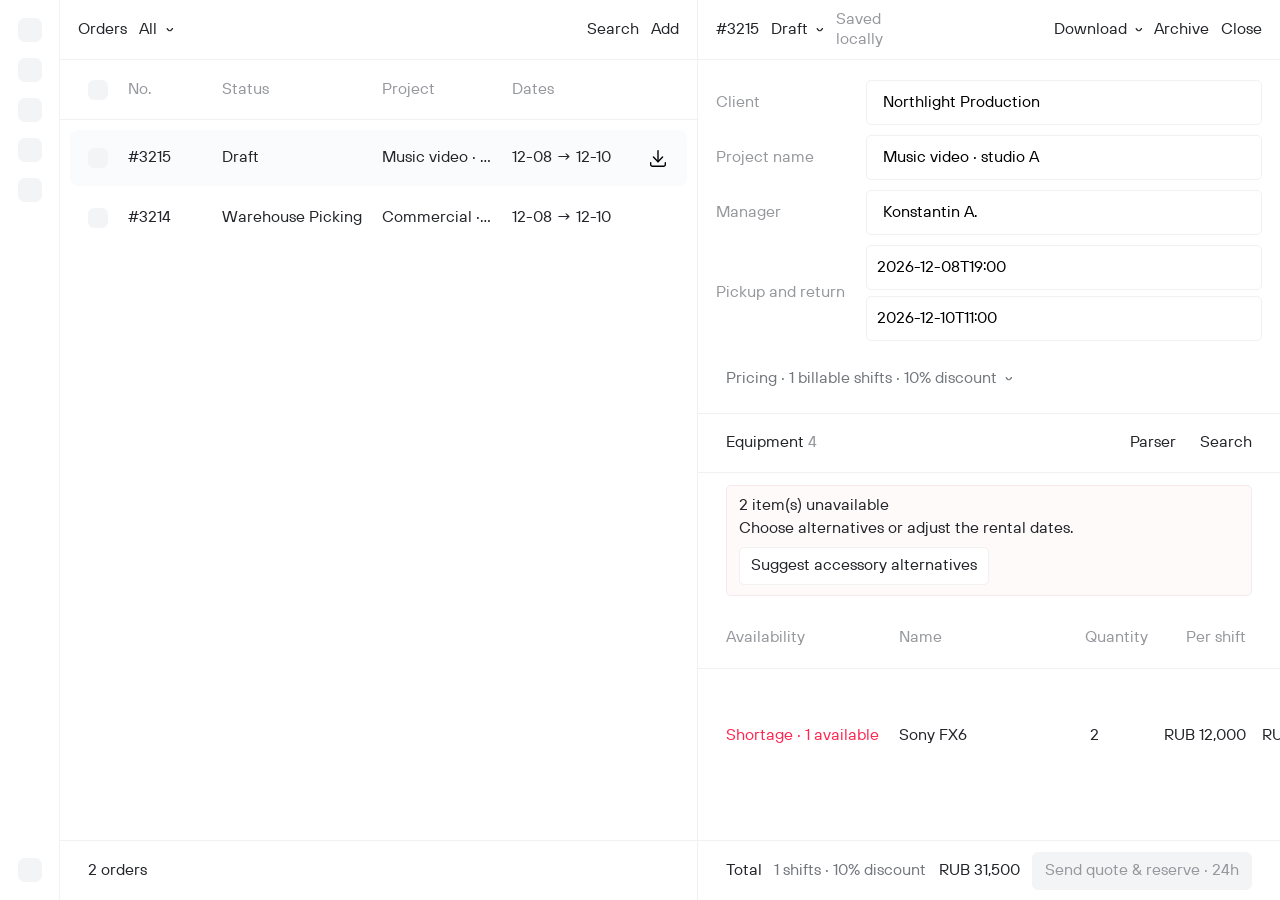
==== desk/index.html @ 1110e290 "Publish static website preview for GitHub Pages" ====
<!doctype html>
<html lang="en">
<head>
  <meta charset="utf-8">
  <meta name="viewport" content="width=device-width, initial-scale=1">
  <meta name="description" content="Film equipment rental workflow prototype">
  <title>Rental desk · ERP prototype</title>
  <link rel="preload" href="assets/fonts/tt-hoves-pro-vf-trial.woff2" as="font" type="font/woff2" crossorigin>
  <link rel="stylesheet" href="styles.css">
  <script type="module" src="app.js"></script>
</head>
<body>
  <dialog id="startup"><p role="alert"></p><button onclick="location.reload()">Reload</button><button id="recover" hidden>Back up original and recover valid orders</button></dialog>
  <div class="shell">
    <nav class="rail" aria-label="Main navigation">
      <button class="rail-mark" data-action="open" aria-label="Orders" title="Orders"></button>
      <span class="rail-mark" aria-hidden="true"></span><span class="rail-mark" aria-hidden="true"></span>
      <span class="rail-mark" aria-hidden="true"></span><span class="rail-mark" aria-hidden="true"></span>
      <button class="rail-mark rail-bottom" data-action="reset" aria-label="Reset demo" title="Reset demo"></button>
    </nav>
    <main class="workspace" id="workspace">
      <section class="registry" id="registry" aria-label="Orders">
        <header>
          <h1>Orders</h1>
          <span class="select-chevron"><select id="status-filter" aria-label="Filter orders"><option>All</option><option>Draft</option><option>Awaiting Payment</option><option>Warehouse Picking</option><option>Archive</option></select></span>
          <button class="push" data-action="search">Search</button><button data-action="create">Add</button>
        </header>
        <div class="search" id="order-search-wrap" hidden><input id="order-search" aria-label="Search orders" placeholder="Search project, client or order number"></div>
        <div class="table-scroll"><table><thead><tr><th class="selection-cell"><input type="checkbox" id="select-orders" aria-label="Select visible orders"></th><th>No.</th><th>Status</th><th>Project</th><th>Manager</th><th class="numeric">Amount</th><th class="rental-dates-heading">Dates</th><th class="expanded-order-column">Return</th><th class="wide-extra">Client</th><th class="wide-extra">Shifts</th><th class="wide-extra">Discount</th><th class="wide-extra">Hold remaining</th><th class="row-actions-heading" aria-label="Download order"></th></tr></thead><tbody id="order-rows"></tbody></table></div>
        <footer><span id="order-count"></span></footer>
      </section>
      <section class="batch-editor" id="batch-editor" aria-label="Batch edit orders" hidden>
        <header><h2 id="batch-title"></h2><button class="push" data-batch="clear">Clear selection</button></header>
        <div class="editor-scroll batch-content">
          <details><summary>Review selected orders</summary><div id="batch-orders"></div></details>
          <label class="batch-enable"><input type="checkbox" id="batch-manager-enabled">Change manager</label>
          <label>Manager<input id="batch-manager" disabled placeholder="Mixed values"></label><small>Leave blank to clear the manager assignment.</small>
          <label class="batch-enable"><input type="checkbox" id="batch-discount-enabled">Change discount</label>
          <label>Discount %<input id="batch-discount" type="number" min="0" max="100" disabled></label>
          <p id="batch-discount-note"></p><button data-batch="drafts" id="batch-drafts">Select drafts only</button>
          <button data-batch="active" id="batch-active" hidden>Remove archived orders from selection</button><h3>Changes preview</h3><div id="batch-preview">Enable a field to preview changes.</div>
          <p id="batch-error" role="alert"></p>
        </div>
        <footer><button data-batch="clear">Cancel</button><button class="primary" id="batch-apply" data-batch="apply" disabled>Apply changes</button></footer>
      </section>
      <section class="editor" id="editor" aria-label="Order editor">
        <header><h2 id="order-number"></h2><span class="select-chevron order-status-control"><select id="order-status" aria-label="Order status"><option>Draft</option><option>Awaiting Payment</option><option>Warehouse Picking</option></select></span><span class="timer" id="timer" aria-label="Reservation time remaining" hidden></span><span class="sync" id="sync" role="status">Loading…</span><button class="push chevron-control" data-action="download">Download<span class="chevron" aria-hidden="true"></span></button><button id="archive-order" data-action="archive-order">Archive</button><button data-action="close-editor">Close</button></header>
        <div class="editor-scroll">
          <p id="overdue" role="status" hidden>Return overdue. Outstanding units remain unavailable until inspected.</p><p class="notice" id="order-note" hidden></p>
          <fieldset class="details" id="order-fields">
            <label>Client<input id="client" data-field="client"></label>
            <label>Project name<input id="project" data-field="project"></label>
            <label>Manager<input id="manager" data-field="manager" placeholder="Assign a manager"></label>
            <label>Pickup and return<span class="date-pair"><input id="pickup" aria-label="Pickup" type="text" readonly data-action="pick-date" data-id="pickup" data-field="pickup" aria-haspopup="dialog"><input id="returns" aria-label="Return" type="text" readonly data-action="pick-date" data-id="returns" data-field="returns" aria-haspopup="dialog"></span></label>
          </fieldset>
          <details class="pricing" id="pricing"><summary id="pricing-description"></summary>
            <fieldset class="pricing-fields" id="pricing-fields">
              <label>Billable shifts<input id="shifts" type="number" min="0" step="0.5" data-field="shiftsOverride" aria-describedby="calculated-shifts"><small id="calculated-shifts"></small></label>
              <label>Security deposit (RUB)<input id="deposit" type="number" min="0" step="1" data-field="deposit"></label><label>Discount %<input id="discount" type="number" min="0" max="100" data-field="discount"></label>
              <label class="full" id="reason-wrap" hidden>Adjustment reason<input id="reason" data-field="overrideReason"><button type="button" data-action="calculated">Use calculated shifts</button><button id="keep-shifts" data-action="keep-shifts" hidden>Keep adjusted shifts for these dates</button></label>
            </fieldset>
          </details>
          <div class="section-heading"><h3>Equipment <span class="muted" id="equipment-count"></span></h3><button id="parser-open" data-action="parser">Parser</button><button id="catalog-open" data-action="catalog">Search</button></div>
          <div class="warning" id="conflicts" hidden><strong id="conflict-count"></strong><p>Choose alternatives or adjust the rental dates.</p><button id="suggest" data-action="suggest">Suggest accessory alternatives</button></div>
          <div class="table-scroll"><table class="equipment"><thead><tr><th>Availability</th><th>Name</th><th>Quantity</th><th class="numeric">Per shift</th><th class="numeric">Total</th><th aria-label="Equipment actions"></th></tr></thead><tbody id="equipment-rows"></tbody></table><p class="empty" id="empty-equipment" hidden>Add equipment to start calculating your quote.</p></div>
          <p class="error" id="validation-error" hidden></p><p class="notice" id="message" role="status" hidden></p>
          <button id="amend" data-action="amend" hidden>Amend booking</button><button id="view-quote" data-action="view-quote" hidden>View issued quote</button>
          <button id="retry-save" data-action="retry" hidden>Retry save</button><div class="workflow" id="workflow" hidden></div><details id="history" hidden><summary>Order history</summary><div id="events"></div></details>
        </div>
        <footer class="summary"><span>Total</span><button class="pricing-toggle" id="pricing-toggle" data-action="pricing"></button><strong id="total"></strong><button class="primary" id="reserve" data-action="reserve">Send quote &amp; reserve · 24h</button></footer>
      </section>
    </main>
  </div>
  <dialog id="amend-dialog" class="dialog" aria-labelledby="amend-title"><header><h2 id="amend-title">Amend booking</h2><button data-action="close-dialog">Cancel</button></header>
    <label>Pickup <input id="amend-pickup" readonly data-action="pick-date" data-id="pickup"></label>
    <label>Return <input id="amend-returns" readonly data-action="pick-date" data-id="returns"></label>
    <div id="amend-equipment"></div><label>Discount %<input id="amend-discount" type="number" min="0" max="100"></label>
    <label>Deposit (RUB)<input id="amend-deposit" type="number" min="0"></label>
    <label>Adjusted shifts (blank for calculated)<input id="amend-shifts" type="number" min="0" step="0.5"></label>
    <label>Adjustment reason<input id="amend-reason"></label><p id="amend-error" role="alert"></p><button data-action="amend-apply">Review and confirm</button></dialog>
  <dialog id="quote-dialog" class="dialog"><header><h2>Issued quote</h2><button data-action="close-dialog">Close</button></header><label>Quote version <select id="quote-version"></select></label><pre id="quote-body"></pre><a id="client-quote" target="_blank" rel="noopener" hidden>Open client copy</a><button data-action="print-quote">Print quote</button><button data-action="approve-quote" id="approve-quote">Simulate client approval</button></dialog>
  <dialog id="catalog-dialog" class="dialog"><header><h2>Equipment catalog</h2><button data-action="close-dialog">Close</button></header><input id="catalog-search" aria-label="Search equipment" placeholder="Search equipment"><div id="catalog-items"></div></dialog>
  <dialog id="parser-dialog" class="dialog"><header><h2>Parse equipment request</h2><button data-action="close-dialog">Close</button></header><p>Enter one item per line. Add a quantity such as “2 x Sony FX6”. Review the matches before adding.</p><textarea id="request" aria-label="Equipment request" rows="5" placeholder="Sony FX6&#10;V-mount battery 130Wh"></textarea><div id="parse-preview"></div><button data-action="parse">Confirm and add recognized items</button></dialog>
  <dialog id="calendar" class="calendar-overlay" aria-labelledby="calendar-title"><section class="dialog calendar-popover" aria-label="Equipment availability"><header><h2 id="calendar-title"></h2><button data-action="close-calendar">Close</button></header><div class="month-heading"><strong id="calendar-month"></strong><span class="month-actions"><button data-action="previous-month" aria-label="Previous month"><span class="chevron chevron-left" aria-hidden="true"></span></button><button data-action="next-month" aria-label="Next month"><span class="chevron chevron-right" aria-hidden="true"></span></button></span></div><div class="calendar-grid" id="calendar-days"></div><small class="calendar-legend">Choose a date to inspect available and requested quantities.</small><p id="day-summary" role="status"></p><p id="calendar-summary"></p><div id="calendar-bookings"></div></section></dialog>
  <dialog id="date-dialog" class="dialog" aria-labelledby="date-picker-title">
    <header><h2 id="date-picker-title">Select date and time</h2><button data-action="close-dialog">Close</button></header>
    <div class="month-heading"><strong id="date-month"></strong><span class="month-actions"><button data-action="date-prev" aria-label="Previous month"><span class="chevron chevron-left" aria-hidden="true"></span></button><button data-action="date-next" aria-label="Next month"><span class="chevron chevron-right" aria-hidden="true"></span></button></span></div>
    <div id="date-days" class="date-picker-grid"></div>
    <div class="date-picker-footer"><label>Hour <input id="date-hour" type="number" min="0" max="23" step="1" value="18"></label><label>Minute <input id="date-minute" type="number" min="0" max="59" step="1" value="0"></label><button class="primary" data-action="date-apply">Apply</button></div>
    <p id="date-error" class="error" role="alert" hidden></p>
  </dialog>
</body>
</html>
---- desk/styles.css ----
/* Supplied TT Hoves Pro variable webfont. */
@font-face {
  font-family: "TT Hoves";
  src: url("assets/fonts/tt-hoves-pro-vf-trial.woff2") format("woff2");
  font-style: normal;
  font-weight: 100 900;
  font-display: swap;
}
/* One interface size;
hierarchy uses spacing, color, and weight. */
:root {
  --font-size-ui: 16px;
  --font-weight-ui: 430;
  --line-height-ui: 20px;
  --accent: #263c4b;
  --border: #f0f1f3;
  --muted: #96989d;
  --ink: #24262b;
  --surface: #f5f6f7;
}
* {
  font-size: inherit;
  font-weight: var(--font-weight-ui);
  line-height: var(--line-height-ui);
}
body {
  font-size: var(--font-size-ui);
}

*{
  box-sizing:border-box}
body{
  margin:0;
  font-family:"TT Hoves",Arial,sans-serif;
  color:var(--ink);
  background:white}
button,input,select,textarea{
  font:inherit}
button,select{
  cursor:pointer}
button{
  padding:8px 11px;
  border:1px solid var(--border);
  border-radius:5px;
  background:white;
  color:inherit}
button:hover{
  background:var(--surface)}
button:disabled{
  opacity:.45;
  cursor:not-allowed}
input,select,textarea{
  border:1px solid var(--border);
  border-radius:5px;
  padding:9px;
  background:white;
  color:inherit;
  min-width:0}
input[type="checkbox"]:focus-visible,button:focus-visible,select:focus{
  outline:2px solid #738e9f;
  outline-offset:2px}
h1,h2,h3,p{
  margin:0}

small{
  display:block;
  color:var(--muted);}
strong{
  display:block;}
.shell{
  height:100dvh;
  display:flex;
  }
.rail{
  width:60px;
  flex-shrink:0;
  border-right:1px solid var(--border);
  display:flex;
  align-items:center;
  flex-direction:column;
  }

.rail-label{
  margin-top:auto;
  color:var(--muted);
}
.workspace{
  display:grid;
  width:100%;
  min-width:0}
.registry,.editor{
  display:flex;
  flex-direction:column;
  min-width:0;
  min-height:0}
.registry{
  border-right:1px solid var(--border)}
header{
  min-height:64px;
  border-bottom:1px solid var(--border);
  display:flex;
  align-items:center;
  gap:12px;
  padding:12px 24px;
  flex-wrap:wrap}
header select{
  border:0}
.push{
  margin-left:auto}
.search{
  padding:18px 24px}
.search input{
  width:100%}
.table-scroll{
  overflow:auto}
table{
  border-collapse:collapse;
  width:100%;
  text-align:left}
th{
  color:var(--muted);
  }
th,td{
  padding:15px 14px;
  border-bottom:1px solid var(--border);
  vertical-align:top}
th:first-child,td:first-child{
  padding-left:24px}
.numeric{
  text-align:right;
  white-space:nowrap}
.selected{
  background:#f0f4f6}
.link{
  border:0;
  background:none;
  padding:0;
  }
.badge{

  border-radius:4px;
  white-space:nowrap;
  display:inline-block;
  margin-bottom:5px}
.sync{
  color:var(--muted);
  }
.timer{
  font-variant-numeric:tabular-nums;
}
.editor-scroll{
  overflow:auto;
  flex:1}
.notice{
  background:#f4f6f7;
  color:#52616b;
  padding:12px 24px;}
.details{
  margin:0;
  border:0;
  grid-template-columns:1fr 1fr;
  }
.details label{
  flex-direction:column;
  color:var(--muted);
}
.details input{
  width:100%;
}
.full{
  grid-column:1/-1}
.section-heading{
  display:flex;
  align-items:center;

  border-top:1px solid var(--border);
  border-bottom:1px solid var(--border)}
.section-heading h3{
  margin-right:auto}
.muted{
  color:var(--muted)}
.actions{
  display:flex;
  flex-wrap:wrap}
.actions button,.actions select{
  padding:6px;
  max-width:150px}
.conflict td:first-child small:first-child{
  color:#a82e35}
.warning{

  border:1px solid #ecd5cb;
  border-radius:5px}
.error{
  color:#a82e35;
  padding:16px 24px}
.empty{
  padding:36px 24px;
  color:var(--muted)}
footer{
  display:flex;
  align-items:center;
  justify-content:space-between;
  border-top:1px solid var(--border);
  margin-top:auto;
}
.summary{
  background:white;
  min-height:86px}
.primary{
  background:var(--accent);
  color:white;
  border-color:var(--accent)}
.primary:hover{
  background:#385464}
.workflow{
  padding:24px;
  display:flex;
  gap:10px;
  flex-wrap:wrap}
.workflow h3{
  width:100%}
.dialog{
  background:white;
  border-radius:8px;
  width:640px;
  max-height:85vh;
  overflow:auto;
  box-shadow:0 20px 80px #0002;
  padding:0 24px 24px}
.dialog header{
  padding-left:0;
  padding-right:0;
  margin-bottom:20px;
  justify-content:space-between}
.dialog>input,.dialog textarea{
  width:100%;
  margin-bottom:16px}
.dialog p{
  margin-bottom:16px}
.catalog-row{
  padding:14px 0;
  border-bottom:1px solid var(--border);
  display:flex;
  justify-content:space-between;
  align-items:center;
  gap:12px}
@media(max-width:1050px){
  .workspace{
    grid-template-columns:310px minmax(490px,1fr)}
  .rail{
    width:45px}
  header{
    padding:12px 16px}
  .registry td,.registry th{
    padding:12px 8px}
  .registry td:nth-child(3),.registry th:nth-child(3){
    display:none}
}
@media(max-width:760px){
  .shell{
    height:auto;
    min-height:100dvh}
  .workspace{
    display:flex;
    flex-direction:column}
  .rail{
    display:none}
  .registry{
    max-height:300px;
    border-bottom:2px solid var(--border)}
  .registry .table-scroll{
    max-height:170px}
  .editor-scroll{
    overflow:visible}
  .details{
    padding:18px;
    gap:12px}
  .section-heading{
    padding:18px}
  .summary{
    position:sticky;
    bottom:0}
  .summary .primary{
    max-width:180px}
  .sync{
    margin-left:0}
}

/* Native HTML visibility must win over flex/grid layout declarations. */
[hidden] {
  display: none !important;
}
dialog.dialog {
  border: 1px solid var(--border);
  color: var(--ink);
}
dialog.dialog::backdrop {
  background: #18212b66;
}
/* Sketch alignment: 60px rail, 972px registry, 888px editor at 1920px. */
.shell {
  padding-bottom: 0;
}
.rail {
  padding: 18px;
  gap: 16px;
}
.rail .rail-mark {
  display: block;
  width: 24px;
  height: 24px;
  min-height: 24px;
  padding: 0;
  border: 0;
  border-radius: 7px;
  background: #f3f4f6;
}
.rail .rail-bottom {
  margin-top: auto;
}
.workspace {
  grid-template-columns: minmax(0, 972fr) minmax(0, 888fr);
}
.workspace.panel-closed {
  grid-template-columns: 1fr;
}
.editor[hidden] {
  display: none;
}
.workspace header {
  height: 60px;
  min-height: 60px;
  padding: 0 28px;
  gap: 20px;
  flex-wrap: nowrap;
}

.workspace header button, .section-heading button, .actions button,
.actions select, .availability, .pricing-toggle {
  border: 0;
  background: transparent;
  border-radius: 3px;
  padding: 5px 0;
}
.workspace header button:hover, .section-heading button:hover, .actions button:hover {
  background: var(--surface);
}
.registry header select {
  padding: 5px 0;
}
.registry .search {
  border-bottom: 1px solid var(--border);
}
.registry > .table-scroll {
  flex: 1;
}
th {
  background: white;
}
th, td {
  padding: 10px 10px;
  vertical-align: middle;
}
th:first-child, td:first-child {
  padding-left: 28px;
}
th:last-child, td:last-child {
  padding-right: 28px;
}
thead {
  height: 60px;
}
tbody tr {
  height: 40px;
}
tbody td {
  border-bottom: 0;
}
.registry .selected {
  background: #fafbfc;
}
.badge {
  background: transparent;
  padding: 0;
  margin: 0;
}
.link {
  color: inherit;
  text-decoration: none;
}
.registry [data-action="select"]:hover {
  background: transparent;
}
.project-name {
  display: block;
  max-width: 190px;
  overflow: hidden;
  text-overflow: ellipsis;
  white-space: nowrap;
}
.date-cell {
  white-space: nowrap;
}
.sync {
  margin-left: 0;
  white-space: nowrap;
}
.timer {
  white-space: nowrap;
}
.details {
  padding: 20px 28px;
  display: flex;
  flex-direction: column;
  gap: 10px;
}
.details label {
  display: grid;
  grid-template-columns: minmax(150px, 1fr) minmax(0, 2fr);
  align-items: center;
  gap: 18px;
}
.details input {
  height: 45px;
  padding: 12px 16px;
}
.date-pair {
  display: flex;
  gap: 6px;
  min-width: 0;
}
.date-pair input {
  width: 50%;
  padding: 10px;
}
.pricing {
  margin: 0 28px;
  color: #73777e;
}
.pricing summary {
  padding: 8px 0;
  cursor: pointer;
}
.pricing-fields {
  border: 0;
  padding: 12px 0;
  display: grid;
  gap: 14px;
}
.pricing-fields label {
  display: flex;
  flex-direction: column;
  gap: 6px;
}
.section-heading {
  height: 60px;
  padding: 0 28px;
  gap: 24px;
}
.equipment th, .equipment td {
  padding: 10px 8px;
}
.equipment th:first-child, .equipment td:first-child {
  padding-left: 28px;
}
.equipment th:last-child, .equipment td:last-child {
  padding-right: 28px;
}
.equipment-name {
  display: block;
  min-width: 90px;
  max-width: 170px;
}
.equipment input {
  width: 50px;
  padding: 4px;
  border-color: transparent;
}
.equipment input:hover, .equipment input:focus {
  border-color: var(--border);
}
.availability {
  white-space: nowrap;
  text-align: left;
}
.conflict {
  background: transparent;
}
.conflict .availability {
  color: #ff2852;
}
.pending {
  background: #fffbed;
}
.actions {
  gap: 12px;
  align-items: center;
}
.actions select {
  max-width: 108px;
}
.warning {
  background: #fffafa;
  border-color: #f6e8eb;
  margin: 12px 28px;
  padding: 10px 12px;
}
.warning p {
  margin: 3px 0 8px;
}
footer {
  min-height: 60px;
  padding: 14px 28px;
}
.summary {
  flex-wrap: wrap;
  gap: 12px;
}
.summary strong {
  margin-left: auto;
}
.pricing-toggle {
  margin-left: auto;
  color: #73777e;
}
.calendar-overlay {
  position: fixed;
  right: 28px;
  bottom: 105px;
  z-index: 12;
  width: 330px;
}
.calendar-popover {
  width: 100%;
  max-height: 65vh;
  padding: 0 16px 16px;
  border: 1px solid var(--border);
  box-shadow: 0 4px 20px #17212b12;
}
.calendar-popover header {
  min-height: 42px;
  margin-bottom: 8px;
  gap: 8px;
}
.calendar-popover header button {
  border: 0;
}
.month-heading {
  display: flex;
  align-items: center;
  justify-content: space-between;
}
.month-heading button {
  padding: 3px 9px;
  border: 0;
}
.calendar-grid {
  display: grid;
  grid-template-columns: repeat(7, 1fr);
  text-align: center;
  gap: 4px;
  padding: 12px 0;
}
.calendar-grid span {
  padding: 8px 0;
}
.calendar-grid .weekday {
  color: var(--muted);
}
.calendar-grid .day-shortage {
  color: #ff2852;
}
.calendar-legend {
  margin-bottom: 12px;
}
@media (max-width: 1400px) and (min-width: 761px) {
  .workspace {
    grid-template-columns: minmax(360px, 1fr) minmax(550px, 1fr);
  }
  .workspace header {
    padding: 0 18px;
    gap: 12px;
  }
  .sync {
    max-width: 60px;
    white-space: normal;
  }
  .registry td, .registry th {
    padding: 10px 7px;
  }
  .registry .project-name {
    max-width: 130px;
  }
  .registry td:nth-child(4), .registry th:nth-child(4) {
    display: none;
  }
  .registry td:nth-child(3), .registry th:nth-child(3) {
    display: table-cell;
  }
  .details {
    padding: 20px 18px;
  }
  .details label {
    grid-template-columns: 140px minmax(0,1fr);
    gap: 10px;
  }
  .date-pair {
    flex-direction: column;
  }
  .date-pair input {
    width: 100%;
  }
}
@media (max-width: 760px) {
  .shell {
    padding-bottom: 0;
  }
  .workspace {
    display: flex;
  }
  .workspace header {
    padding: 0 16px;
    gap: 10px;
  }
  .registry {
    max-height: 300px;
  }
  .details {
    padding: 18px 16px;
  }
  .details label {
    grid-template-columns: 110px minmax(0,1fr);
    gap: 10px;
  }
  .date-pair {
    flex-direction: column;
  }
  .date-pair input {
    width: 100%;
  }
  .summary {
    bottom: 0;
  }
  .summary .primary {
    max-width: none;
  }
  .registry td:nth-child(4), .registry th:nth-child(4) {
    display: none;
  }
  .registry td:nth-child(3), .registry th:nth-child(3) {
    display: table-cell;
  }
  .workspace.panel-closed .registry {
    max-height: none;
  }
}
.date-picker-grid {
  display: grid;
  grid-template-columns: repeat(7, minmax(0, 1fr));
  gap: 6px;
  text-align: center;
  margin: 16px 0;
}
.date-picker-grid button {
  padding: 8px 4px;
}
.date-picker-grid .chosen {
  background: var(--accent);
  color: white;
}
.date-picker-grid .weekday {
  color: var(--muted);
  padding: 8px 0;
}
.date-picker-footer {
  display: flex;
  align-items: center;
  gap: 12px;
  flex-wrap: wrap;
  margin-top: 16px;
}
.date-picker-footer input {
  width: 70px;
}
.date-picker-footer .primary {
  margin-left: auto;
}
.date-pair input[readonly] {
  cursor: pointer;
}
/* One chevron asset, always trailing its control label. */
.chevron {
  display: inline-block;
  width: 16px;
  height: 16px;
  flex: 0 0 16px;
  background: currentColor;
  mask: url("assets/icons/chevron.svg") center / 16px 16px no-repeat;
}
.chevron-control {
  display: inline-flex;
  align-items: center;
  gap: 8px;
}
.month-actions {
  display: inline-flex;
  align-items: center;
  gap: 8px;
}
.month-actions button {
  display: inline-flex;
  align-items: center;
  justify-content: center;
  min-width: 32px;
  min-height: 32px;
}
select, .registry header select, .actions select {
  appearance: none;
  background-image: url("assets/icons/chevron.svg");
  background-repeat: no-repeat;
  background-size: 16px 16px;
  background-position: right 4px center;
  padding-right: 28px;
}
.registry header select {
  width: auto;
  max-width: 230px;
}
.pricing summary {
  display: flex;
  align-items: center;
  justify-content: flex-start;
  list-style: none;
}
.pricing summary::-webkit-details-marker {
  display: none;
}
.pricing summary::after {
  content: "";

  flex: 0 0 16px;
  background: currentColor;
}
/* Fit the filter to its selected label, not its longest option. */
.registry header #status-filter {
  flex: 0 0 auto;
  max-width: none;
  padding-left: 0;
  padding-right: 28px;
}
/* Match both bottom bars to the 60px workspace headers. */
.workspace > .registry > footer,
.workspace > .editor > footer.summary {
  height: 60px;
  min-height: 60px;
  flex: 0 0 60px;
  margin-top: auto;
  padding-top: 0;
  padding-bottom: 0;
  flex-wrap: nowrap;
}
@media (max-width: 760px) {
  .workspace > .editor > footer.summary {
    height: auto;
    min-height: 60px;
    flex-basis: auto;
    flex-wrap: wrap;
    padding-top: 10px;
    padding-bottom: 10px;
  }
}
/* Original Figma vector 112:34;
export includes the stroke bounds. */
.chevron, .pricing summary::after, .select-chevron::after {
  width: 7.3px;
  height: 3.67868px;
  flex: 0 0 7.3px;
  mask: url("assets/icons/chevron.svg") center / 7.3px 3.67868px no-repeat;
  transform: rotate(180deg);
}
.chevron-left {
  transform: rotate(-90deg);
}
.chevron-right {
  transform: rotate(90deg);
}
.chevron-control .chevron {
  margin-left: auto;
}
.select-chevron {
  position: relative;
  display: inline-flex;
  align-items: center;
  min-width: 0;
}
.select-chevron::after {
  content: "";
  position: absolute;
  right: 0;
  top: calc(50% - 1.83934px);
  background: currentColor;
  pointer-events: none;
}
select, .registry header select, .actions select,
.registry header #status-filter {
  background-image: none;
  padding-right: 15.3px;
}
/* Resizable desktop split;
the registry adapts to its own width. */
.registry {
  position: relative;
  container-type: inline-size;
  container-name: orders;
}
@media (min-width: 971px) {
  .workspace {
    grid-template-columns: minmax(0, 972fr) minmax(0, 888fr);
  }
  .workspace.panel-closed {
    grid-template-columns: minmax(0, 1fr);
  }
}
@media (max-width: 970px) {
  .shell {
    height: auto;
    min-height: 100dvh;
  }
  .workspace {
    display: flex;
    flex-direction: column;
  }
  .registry {
    max-height: 300px;
    border-bottom: 1px solid var(--border);
  }
  .registry > .table-scroll {
    max-height: 180px;
  }
  .registry > header, .registry > footer {
    flex-shrink: 0;
  }
  .editor-scroll {
    overflow: visible;
  }
  .workspace.panel-closed .registry {
    max-height: none;
  }
  .workspace.panel-closed .registry > .table-scroll {
    max-height: none;
  }
}
/* Align pricing controls;
helper text follows its input. */
.pricing-fields {
  margin: 0;
  min-inline-size: 0;
  grid-template-columns: repeat(2, minmax(0, 1fr));
  align-items: start;
}
.pricing-fields label {
  min-width: 0;
}
.pricing-fields input {
  width: 100%;
  height: 45px;
  padding: 12px 16px;
}
/* Order selection and explicit batch editing. */
.selection-cell {
  width: 48px;
}
input[type="checkbox"] {
  appearance: none;
  width: 20px;
  height: 20px;
  padding: 0;
  margin: 0;
  border: 0;
  border-radius: 6px;
  background: #f3f4f6;
  cursor: pointer;
  vertical-align: middle;
  flex-shrink: 0;
}
input[type="checkbox"]:checked {
  background: radial-gradient(circle, #287bb5 0 4px, #f3f4f6 4.5px);
}
.registry .batch-selected input[type="checkbox"]:checked {
  background: radial-gradient(circle, #287bb5 0 4px, white 4.5px);
}
input[type="checkbox"]:indeterminate {
  background: linear-gradient(#287bb5,#287bb5) center / 10px 2px no-repeat #f3f4f6;
}
input[type="checkbox"]:disabled {
  opacity: .45;
  cursor: not-allowed;
}
input[type="checkbox"]:focus:not(:focus-visible) {
  outline: none;
}
.batch-content summary {
  display: flex;
  align-items: center;
  gap: 8px;
  width: fit-content;
  list-style: none;
  cursor: pointer;
}
.batch-content summary::-webkit-details-marker { display: none; }
.batch-content summary::after {
  content: '';
  width: 7.3px;
  height: 3.67868px;
  flex-shrink: 0;
  background: currentColor;
  mask: url("assets/icons/chevron.svg") center / contain no-repeat;
  transform: rotate(180deg);
}
.batch-content details[open] > summary::after { transform: none; }
.registry .batch-selected {
  background: #f3f4f6;
}
.registry .batch-selected td:first-child {
  border-radius: 8px 0 0 8px;
}
.registry .batch-selected td:last-child {
  border-radius: 0 8px 8px 0;
}
.batch-editor {
  display: flex;
  flex-direction: column;
  min-width: 0;
  min-height: 0;
}
.batch-editor > footer {
  height: 60px;
  flex: 0 0 60px;
}
.batch-content {
  padding: 24px 28px;
  display: flex;
  flex-direction: column;
  gap: 16px;
}
.batch-content label {
  display: flex;
  flex-direction: column;
  gap: 8px;
}
.batch-content .batch-enable {
  flex-direction: row;
  align-items: center;
}
#batch-preview p, #batch-orders p {
  padding: 8px 0;
  border-bottom: 1px solid var(--border);
}
#batch-error {
  color: #a82e35;
}
.registry th:nth-child(n), .registry td:nth-child(n) {
  display: table-cell;
}
@container orders (max-width: 849px) {
  .registry th:nth-child(5), .registry td:nth-child(5) {
    display: none;
  }
}
@container orders (max-width: 719px) {
  .registry th:nth-child(6), .registry td:nth-child(6) {
    display: none;
  }
}
@container orders (max-width: 589px) {
  .registry th:nth-child(7), .registry td:nth-child(7) {
    display: none;
  }
}
@container orders (max-width: 479px) {
  .registry th:nth-child(3), .registry td:nth-child(3) {
    display: none;
  }
  .registry th:first-child, .registry td:first-child {
    width: 48px;
    padding-left: 16px;
    padding-right: 12px;
  }
  .registry th:nth-child(2), .registry td:nth-child(2) {
    width: 82px;
  }
}
/* Summary: label and pricing adjustments grouped at the leading edge. */
.summary .pricing-toggle {
  margin-left: 0;
  text-align: left;
}
.summary .primary, #batch-apply {
  background: #f3f4f6;
  border-color: #f3f4f6;
  color: var(--ink);
  padding: 8px 12px;
  border-radius: 6px;
}
.summary .primary:hover:not(:disabled), #batch-apply:hover:not(:disabled) {
  background: #e5e7eb;
  border-color: #e5e7eb;
}
.summary .primary:disabled, #batch-apply:disabled {
  opacity: 1;
  color: var(--muted);
  cursor: not-allowed;
}
/* Header status and reservation countdown follow the design's reading order. */
.order-status-control {
  flex: 0 0 auto;
}
.workspace header #order-status {
  border: 0;
  padding: 5px 15.3px 5px 0;
  background-color: transparent;
  background-image: none;
  appearance: none;
  max-width: none;
  flex: 0 0 auto;
}
.editor header .timer {
  flex-shrink: 0;
}
/* Entered order data stays distinct from muted labels and placeholders. */
.details input {
  color: #000;
  -webkit-text-fill-color: #000;
}
.details input::placeholder {
  color: var(--muted);
  -webkit-text-fill-color: var(--muted);
  opacity: 1;
}
.registry [data-order-row] {
  cursor: pointer;
}
/* Scroll only the table body: the header occupies a separate fixed row. */
.registry > .table-scroll {
  display: flex;
  flex-direction: column;
  overflow: hidden;
  min-height: 0;
}
.registry > .table-scroll > table {
  display: flex;
  flex-direction: column;
  flex: 1;
  min-height: 0;
}
.registry thead {
  display: table;
  table-layout: fixed;
  flex: 0 0 60px;
}
.registry #order-rows {
  display: block;
  flex: 1;
  min-height: 0;
  overflow: auto;
}
.registry #order-rows tr {
  display: table;
  table-layout: fixed;
  width: 100%;
}
.registry th:first-child, .registry td:first-child {
  width: 48px;
}
.registry th, .registry td {
  overflow-wrap: anywhere;
}
.registry .project-name {
  max-width: 100%;
}
.registry .date-cell {
  white-space: normal;
}
/* Full-width header divider and unbroken order identifiers. */
.registry > .table-scroll {
  position: relative;
}
.registry thead {
  position: relative;
}
.registry thead::after {
  content: '';
  position: absolute;

  bottom: 0;
  height: 1px;
  background: var(--border);
}
.registry th:nth-child(2), .registry td:nth-child(2) {
  width: 94px;
  white-space: nowrap;
  overflow-wrap: normal;
}
.registry #order-rows {
  scrollbar-width: none;
  scrollbar-gutter: auto;
  padding-right: 6px;
}
.registry #order-rows::-webkit-scrollbar {
  display: none;
  width: 0;
}
.registry-scroll-track {
  position: absolute;
  top: 60px;
  bottom: 0;
  right: 0;
  width: 6px;
  opacity: 0;
  transition: opacity 100ms;
}
.registry > .table-scroll:hover .registry-scroll-track,
.registry > .table-scroll:focus-within .registry-scroll-track,
.registry-scroll-track.dragging {
  opacity: 1;
}
.registry-scroll-thumb {
  position: absolute;
  top: 0;
  right: 0;
  width: 6px;
  height: 144px;
  border-radius: 100px 0 0 100px;
  background: #f3f4f6;
  touch-action: none;
  cursor: grab;
}
.registry-scroll-thumb:hover {
  background: #e5e7eb;
}
.registry-scroll-thumb:active {
  cursor: grabbing;
  background: #d5d8de;
}
.registry-scroll-thumb:focus-visible {
  outline: 2px solid #738e9f;
  outline-offset: -2px;
}
@media (hover: none) {
  .registry-scroll-track {
    opacity: 1;
  }
}
/* The closed-editor view uses available width for useful order details. */
.registry th.expanded-order-column, .registry td.expanded-order-column,
.expanded-dates {
  display: none;
}
@container orders (min-width: 1100px) {
  .panel-closed .registry th.expanded-order-column,
  .panel-closed .registry td.expanded-order-column {
    display: table-cell;
  }
  .panel-closed .compact-dates {
    display: none;
  }
  .panel-closed .expanded-dates, .panel-closed .expanded-dates > span {
    display: block;
    white-space: nowrap;
  }
  .panel-closed .registry th:nth-child(7), .panel-closed .registry td:nth-child(7) {
    width: 230px;
  }
  .panel-closed .registry th:nth-child(8), .panel-closed .registry td:nth-child(8) {
    width: 230px;
    white-space: nowrap;
  }
  .panel-closed .registry .project-name {
    white-space: normal;
    overflow: visible;
  }
  .panel-closed .registry td {
    padding-top: 14px;
    padding-bottom: 14px;
  }
}
/* Reveal extra data progressively when the full-width registry has room. */
.registry th.wide-extra, .registry td.wide-extra {
  display: none;
}
@container orders (min-width: 1450px) {
  .panel-closed .registry th:nth-child(9), .panel-closed .registry td:nth-child(9),
  .panel-closed .registry th:nth-child(10), .panel-closed .registry td:nth-child(10) {
    display: table-cell;
  }
}
@container orders (min-width: 1700px) {
  .panel-closed .registry th:nth-child(11), .panel-closed .registry td:nth-child(11),
  .panel-closed .registry th:nth-child(12), .panel-closed .registry td:nth-child(12) {
    display: table-cell;
    width: 100px;
  }
  .panel-closed [data-registry-hold] {
    white-space: nowrap;
    font-variant-numeric: tabular-nums;
  }
}
/* Balanced wide-table proportions shared by headings and data rows. */
@container orders (min-width: 1100px) {
  .panel-closed .registry th:nth-child(1), .panel-closed .registry td:nth-child(1) {
    width: 4%;
  }
  .panel-closed .registry th:nth-child(2), .panel-closed .registry td:nth-child(2) {
    width: 8%;
  }
  .panel-closed .registry th:nth-child(3), .panel-closed .registry td:nth-child(3) {
    width: 15%;
  }
  .panel-closed .registry th:nth-child(4), .panel-closed .registry td:nth-child(4) {
    width: 19%;
  }
  .panel-closed .registry th:nth-child(5), .panel-closed .registry td:nth-child(5) {
    width: 12%;
  }
  .panel-closed .registry th:nth-child(6), .panel-closed .registry td:nth-child(6) {
    width: 10%;
  }
  .panel-closed .registry th:nth-child(7), .panel-closed .registry td:nth-child(7),
  .panel-closed .registry th:nth-child(8), .panel-closed .registry td:nth-child(8) {
    width: 16%;
    white-space: nowrap;
  }
}
@container orders (min-width: 1450px) {
  .panel-closed .registry th:nth-child(1), .panel-closed .registry td:nth-child(1) {
    width: 3%;
  }
  .panel-closed .registry th:nth-child(2), .panel-closed .registry td:nth-child(2) {
    width: 7%;
  }
  .panel-closed .registry th:nth-child(3), .panel-closed .registry td:nth-child(3) {
    width: 13%;
  }
  .panel-closed .registry th:nth-child(4), .panel-closed .registry td:nth-child(4) {
    width: 15%;
  }
  .panel-closed .registry th:nth-child(5), .panel-closed .registry td:nth-child(5) {
    width: 10%;
  }
  .panel-closed .registry th:nth-child(6), .panel-closed .registry td:nth-child(6) {
    width: 9%;
  }
  .panel-closed .registry th:nth-child(7), .panel-closed .registry td:nth-child(7),
  .panel-closed .registry th:nth-child(8), .panel-closed .registry td:nth-child(8) {
    width: 12%;
  }
  .panel-closed .registry th:nth-child(9), .panel-closed .registry td:nth-child(9) {
    width: 13%;
  }
  .panel-closed .registry th:nth-child(10), .panel-closed .registry td:nth-child(10) {
    width: 6%;
  }
}
@container orders (min-width: 1700px) {
  .panel-closed .registry th:nth-child(2), .panel-closed .registry td:nth-child(2) {
    width: 6%;
  }
  .panel-closed .registry th:nth-child(3), .panel-closed .registry td:nth-child(3) {
    width: 10%;
  }
  .panel-closed .registry th:nth-child(4), .panel-closed .registry td:nth-child(4) {
    width: 12%;
  }
  .panel-closed .registry th:nth-child(5), .panel-closed .registry td:nth-child(5) {
    width: 8%;
  }
  .panel-closed .registry th:nth-child(6), .panel-closed .registry td:nth-child(6) {
    width: 8%;
  }
  .panel-closed .registry th:nth-child(7), .panel-closed .registry td:nth-child(7),
  .panel-closed .registry th:nth-child(8), .panel-closed .registry td:nth-child(8) {
    width: 10%;
  }
  .panel-closed .registry th:nth-child(9), .panel-closed .registry td:nth-child(9) {
    width: 11%;
  }
  .panel-closed .registry th:nth-child(10), .panel-closed .registry td:nth-child(10),
  .panel-closed .registry th:nth-child(11), .panel-closed .registry td:nth-child(11) {
    width: 6%;
  }
  .panel-closed .registry th:nth-child(12), .panel-closed .registry td:nth-child(12) {
    width: 10%;
  }
}
/* Tables use one line per value; full strings are available on hover. */
.registry th, .registry td,
.panel-closed .registry td,
.registry .date-cell,
.panel-closed .registry .project-name,
.registry .project-name,
.equipment th, .equipment td, .equipment-name {
  white-space: nowrap;
  overflow: hidden;
  text-overflow: ellipsis;
  overflow-wrap: normal;
}

/* Order-list spacing from the annotated row reference. */
.registry #order-rows {
  padding: 10px 10px 10px 10px;
  overscroll-behavior: contain;
  overflow-x: hidden;
  flex-basis: 0;
}
.registry thead {
  margin-inline: 10px;
  width: calc(100% - 20px);
}
.registry thead::after {
  left: -10px;
  right: -10px;
}
.registry #order-rows tr {
  margin-bottom: 4px;
  border-radius: 8px;
  overflow: hidden;
}
.registry #order-rows td {
  padding-top: 18px;
  padding-bottom: 18px;
}
.registry #order-rows td:first-child,
.registry thead th:first-child {
  padding-left: 18px;
}
.registry #order-rows td:last-child,
.registry thead th:last-child {
  padding-right: 18px;
}

/* Split table: identical tracks and insets for the header and every row.
   Track widths include 10px cell padding on each side (20px between values). */
.workspace:not(.panel-closed) .registry {
  --status-track: 160px;
  --manager-track: 130px;
  --amount-track: 110px;
  --dates-track: 135px;
}
.workspace:not(.panel-closed) .registry thead {
  display: block;
}
.workspace:not(.panel-closed) .registry thead tr,
.workspace:not(.panel-closed) .registry #order-rows tr {
  display: grid;
  grid-template-columns: 48px 94px var(--status-track) minmax(0, 1fr) var(--manager-track) var(--amount-track) var(--dates-track) 50px;
}
.workspace:not(.panel-closed) .registry th:nth-child(n),
.workspace:not(.panel-closed) .registry td:nth-child(n) {
  width: auto;
  min-width: 0;
  padding-inline: 10px;
}
.workspace:not(.panel-closed) .registry th:first-child,
.workspace:not(.panel-closed) .registry td:first-child:not([colspan]) {
  padding-left: 18px;
  padding-right: 10px;
  text-align: left;
}
.workspace:not(.panel-closed) .registry .project-name {
  max-width: 100%;
}
/* Grid rows must grow around their padding; the legacy table row height
   otherwise clips the 18px top/bottom inset. */
.workspace:not(.panel-closed) .registry #order-rows tr {
  height: auto;
  min-height: 56px;
}
.workspace:not(.panel-closed) .registry thead tr {
  height: 60px;
}
.workspace:not(.panel-closed) .registry thead th {
  padding-block: 0;
  align-content: center;
  border-bottom: 0;
}
.workspace:not(.panel-closed) .registry td[colspan] {
  grid-column: 1 / -1;
}
@container orders (max-width: 849px) {
  .workspace:not(.panel-closed) .registry thead tr,
  .workspace:not(.panel-closed) .registry #order-rows tr {
    --manager-track: 0px;
  }
}
@container orders (max-width: 719px) {
  .workspace:not(.panel-closed) .registry thead tr,
  .workspace:not(.panel-closed) .registry #order-rows tr {
    --amount-track: 0px;
  }
}
@container orders (max-width: 589px) {
  .workspace:not(.panel-closed) .registry thead tr,
  .workspace:not(.panel-closed) .registry #order-rows tr {
    --dates-track: 0px;
  }
}
@container orders (max-width: 479px) {
  .workspace:not(.panel-closed) .registry thead tr,
  .workspace:not(.panel-closed) .registry #order-rows tr {
    --status-track: 0px;
  }
}

/* Give the pricing section breathing room above the equipment divider. */
.pricing { padding-bottom: 16px; }

/* Pricing disclosure uses the same trailing, centered Figma chevron. */
.pricing summary { position: relative;  }
.pricing summary::after {
  right: 0;
  top: calc(50% - 1.83934px);
  width: 7.3px;
  height: 3.67868px;
  mask: url("assets/icons/chevron.svg") center / 7.3px 3.67868px no-repeat;
  transform: rotate(180deg);
}
.pricing[open] summary::after { transform: none; }

/* Pricing is a content-sized disclosure: chevron follows its label by 8px. */
.pricing summary { width: fit-content; max-width: 100%; padding-right: 0; gap: 8px; }
.pricing summary::after { position: static; margin-left: 0; align-self: center; }

/* Hidden columns retain their track positions in the split table. */
.workspace:not(.panel-closed) .registry th:nth-child(1), .workspace:not(.panel-closed) .registry td:nth-child(1):not([colspan]) { grid-column: 1; }
.workspace:not(.panel-closed) .registry th:nth-child(2), .workspace:not(.panel-closed) .registry td:nth-child(2):not([colspan]) { grid-column: 2; }
.workspace:not(.panel-closed) .registry th:nth-child(3), .workspace:not(.panel-closed) .registry td:nth-child(3):not([colspan]) { grid-column: 3; }
.workspace:not(.panel-closed) .registry th:nth-child(4), .workspace:not(.panel-closed) .registry td:nth-child(4):not([colspan]) { grid-column: 4; }
.workspace:not(.panel-closed) .registry th:nth-child(5), .workspace:not(.panel-closed) .registry td:nth-child(5):not([colspan]) { grid-column: 5; }
.workspace:not(.panel-closed) .registry th:nth-child(6), .workspace:not(.panel-closed) .registry td:nth-child(6):not([colspan]) { grid-column: 6; }
.workspace:not(.panel-closed) .registry th:nth-child(7), .workspace:not(.panel-closed) .registry td:nth-child(7):not([colspan]) { grid-column: 7; }

/* Reserve the trailing action slot even when its icon is hidden. */
.registry th.row-actions-heading, .registry td.row-actions {
  width: 50px;
  padding: 0 18px 0 10px;
  vertical-align: middle;
}
.workspace:not(.panel-closed) .registry th.row-actions-heading,
.workspace:not(.panel-closed) .registry td.row-actions {
  grid-column: 8;
  padding: 0 18px 0 10px;
  align-content: center;
}
.workspace:not(.panel-closed) .registry th:nth-child(7),
.workspace:not(.panel-closed) .registry td:nth-child(7) {
  padding-right: 10px;
}
.registry .order-download {
  display: flex;
  align-items: center;
  justify-content: center;
  width: 22px;
  height: 22px;
  padding: 0;
  border: 0;
  background: transparent;
  opacity: 0;
  pointer-events: none;
}
.order-download img { display: block; }
.registry tr:hover .order-download,
.registry tr:focus-within .order-download,
.registry tr.selected .order-download,
.registry tr.batch-selected .order-download {
  opacity: 1;
  pointer-events: auto;
}
@media (hover: none) {
  .registry .order-download { opacity: 1; pointer-events: auto; }
}
.registry #order-rows td.row-actions { padding-block: 0; }

/* Order values and headings share a left edge; downloads sit at the right. */
.registry th, .registry td { text-align: left; }
.registry th.row-actions-heading, .registry td.row-actions { text-align: right; }
.registry .order-download { margin-left: auto; }

/* Focus changes the field's existing stroke without an extra outer ring. */
input:not([type="checkbox"]):focus, textarea:focus {
  outline: none;
  border-color: #738e9f;
}

/* Pointer dragging uses the thumb fill; keyboard focus keeps its indicator. */
.registry-scroll-thumb.pointer-focus { outline: none; }

#quote-body { white-space: pre-wrap; font: inherit; }
@media print {
  body:has(#quote-dialog[open]) > :not(#quote-dialog) { display: none; }
  #quote-dialog[open] { position: static; width: auto; max-height: none; border: 0; overflow: visible; }
  #quote-dialog button { display: none; }
}

dialog.calendar-overlay { margin: auto 28px 105px auto; padding: 0; border: 0; max-width: calc(100vw - 32px); }
.calendar-grid button { padding: 6px 0; }
#amend-dialog, #parser-dialog, #quote-dialog { max-height: 88vh; overflow: auto; }
.client-copy { max-width: 42rem; margin: auto; padding: 24px; }
@media print { #client-quote, #quote-dialog label { display: none; } }
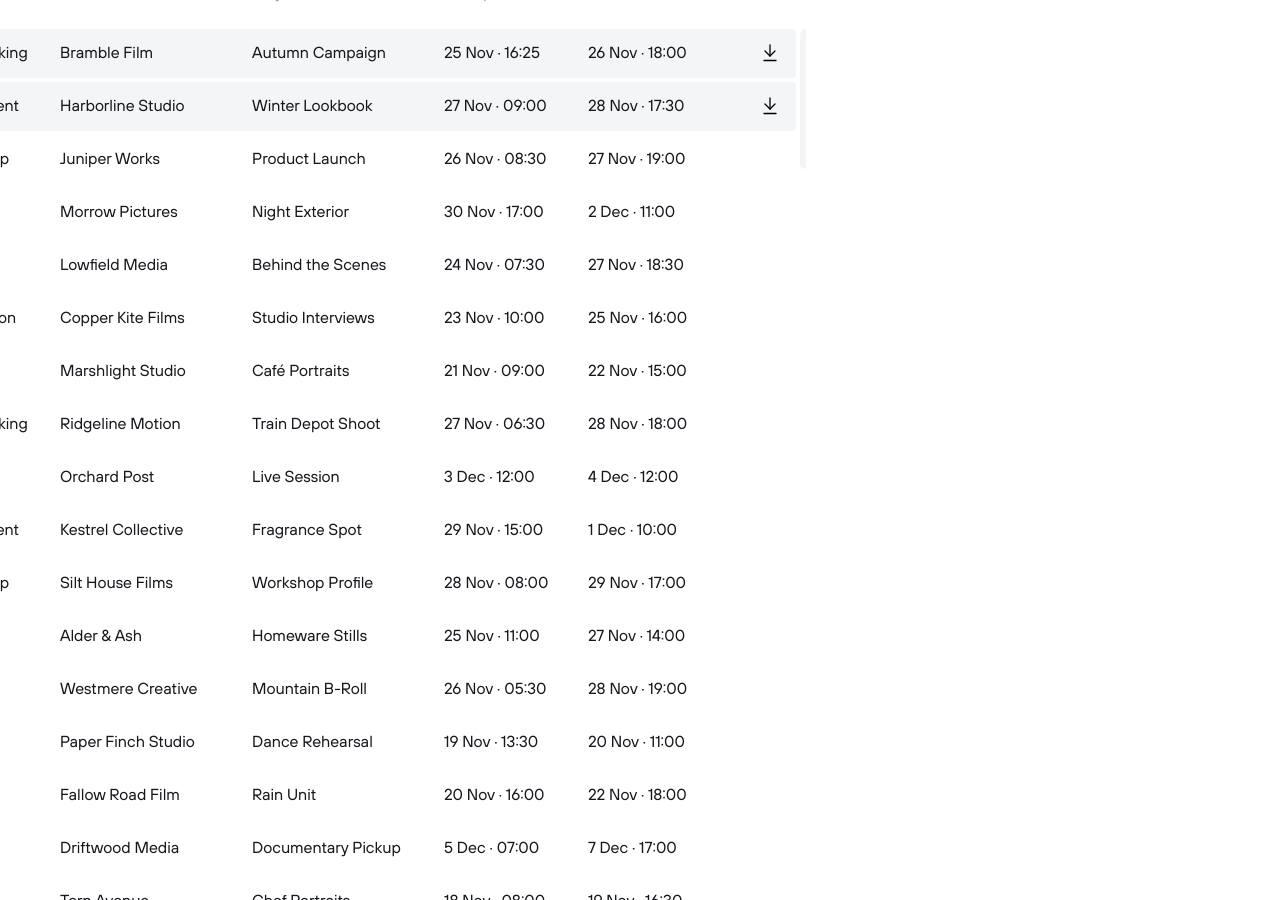
==== commit 683ae3a6: "Publish Panel V2 preview" ====
--- a/desk/index.html
+++ b/desk/index.html
@@ -3,91 +3,10 @@
 <head>
   <meta charset="utf-8">
   <meta name="viewport" content="width=device-width, initial-scale=1">
-  <meta name="description" content="Film equipment rental workflow prototype">
-  <title>Rental desk · ERP prototype</title>
-  <link rel="preload" href="assets/fonts/tt-hoves-pro-vf-trial.woff2" as="font" type="font/woff2" crossorigin>
-  <link rel="stylesheet" href="styles.css">
-  <script type="module" src="app.js"></script>
+  <meta http-equiv="refresh" content="0; url=../panel/">
+  <title>Panel</title>
 </head>
 <body>
-  <dialog id="startup"><p role="alert"></p><button onclick="location.reload()">Reload</button><button id="recover" hidden>Back up original and recover valid orders</button></dialog>
-  <div class="shell">
-    <nav class="rail" aria-label="Main navigation">
-      <button class="rail-mark" data-action="open" aria-label="Orders" title="Orders"></button>
-      <span class="rail-mark" aria-hidden="true"></span><span class="rail-mark" aria-hidden="true"></span>
-      <span class="rail-mark" aria-hidden="true"></span><span class="rail-mark" aria-hidden="true"></span>
-      <button class="rail-mark rail-bottom" data-action="reset" aria-label="Reset demo" title="Reset demo"></button>
-    </nav>
-    <main class="workspace" id="workspace">
-      <section class="registry" id="registry" aria-label="Orders">
-        <header>
-          <h1>Orders</h1>
-          <span class="select-chevron"><select id="status-filter" aria-label="Filter orders"><option>All</option><option>Draft</option><option>Awaiting Payment</option><option>Warehouse Picking</option><option>Archive</option></select></span>
-          <button class="push" data-action="search">Search</button><button data-action="create">Add</button>
-        </header>
-        <div class="search" id="order-search-wrap" hidden><input id="order-search" aria-label="Search orders" placeholder="Search project, client or order number"></div>
-        <div class="table-scroll"><table><thead><tr><th class="selection-cell"><input type="checkbox" id="select-orders" aria-label="Select visible orders"></th><th>No.</th><th>Status</th><th>Project</th><th>Manager</th><th class="numeric">Amount</th><th class="rental-dates-heading">Dates</th><th class="expanded-order-column">Return</th><th class="wide-extra">Client</th><th class="wide-extra">Shifts</th><th class="wide-extra">Discount</th><th class="wide-extra">Hold remaining</th><th class="row-actions-heading" aria-label="Download order"></th></tr></thead><tbody id="order-rows"></tbody></table></div>
-        <footer><span id="order-count"></span></footer>
-      </section>
-      <section class="batch-editor" id="batch-editor" aria-label="Batch edit orders" hidden>
-        <header><h2 id="batch-title"></h2><button class="push" data-batch="clear">Clear selection</button></header>
-        <div class="editor-scroll batch-content">
-          <details><summary>Review selected orders</summary><div id="batch-orders"></div></details>
-          <label class="batch-enable"><input type="checkbox" id="batch-manager-enabled">Change manager</label>
-          <label>Manager<input id="batch-manager" disabled placeholder="Mixed values"></label><small>Leave blank to clear the manager assignment.</small>
-          <label class="batch-enable"><input type="checkbox" id="batch-discount-enabled">Change discount</label>
-          <label>Discount %<input id="batch-discount" type="number" min="0" max="100" disabled></label>
-          <p id="batch-discount-note"></p><button data-batch="drafts" id="batch-drafts">Select drafts only</button>
-          <button data-batch="active" id="batch-active" hidden>Remove archived orders from selection</button><h3>Changes preview</h3><div id="batch-preview">Enable a field to preview changes.</div>
-          <p id="batch-error" role="alert"></p>
-        </div>
-        <footer><button data-batch="clear">Cancel</button><button class="primary" id="batch-apply" data-batch="apply" disabled>Apply changes</button></footer>
-      </section>
-      <section class="editor" id="editor" aria-label="Order editor">
-        <header><h2 id="order-number"></h2><span class="select-chevron order-status-control"><select id="order-status" aria-label="Order status"><option>Draft</option><option>Awaiting Payment</option><option>Warehouse Picking</option></select></span><span class="timer" id="timer" aria-label="Reservation time remaining" hidden></span><span class="sync" id="sync" role="status">Loading…</span><button class="push chevron-control" data-action="download">Download<span class="chevron" aria-hidden="true"></span></button><button id="archive-order" data-action="archive-order">Archive</button><button data-action="close-editor">Close</button></header>
-        <div class="editor-scroll">
-          <p id="overdue" role="status" hidden>Return overdue. Outstanding units remain unavailable until inspected.</p><p class="notice" id="order-note" hidden></p>
-          <fieldset class="details" id="order-fields">
-            <label>Client<input id="client" data-field="client"></label>
-            <label>Project name<input id="project" data-field="project"></label>
-            <label>Manager<input id="manager" data-field="manager" placeholder="Assign a manager"></label>
-            <label>Pickup and return<span class="date-pair"><input id="pickup" aria-label="Pickup" type="text" readonly data-action="pick-date" data-id="pickup" data-field="pickup" aria-haspopup="dialog"><input id="returns" aria-label="Return" type="text" readonly data-action="pick-date" data-id="returns" data-field="returns" aria-haspopup="dialog"></span></label>
-          </fieldset>
-          <details class="pricing" id="pricing"><summary id="pricing-description"></summary>
-            <fieldset class="pricing-fields" id="pricing-fields">
-              <label>Billable shifts<input id="shifts" type="number" min="0" step="0.5" data-field="shiftsOverride" aria-describedby="calculated-shifts"><small id="calculated-shifts"></small></label>
-              <label>Security deposit (RUB)<input id="deposit" type="number" min="0" step="1" data-field="deposit"></label><label>Discount %<input id="discount" type="number" min="0" max="100" data-field="discount"></label>
-              <label class="full" id="reason-wrap" hidden>Adjustment reason<input id="reason" data-field="overrideReason"><button type="button" data-action="calculated">Use calculated shifts</button><button id="keep-shifts" data-action="keep-shifts" hidden>Keep adjusted shifts for these dates</button></label>
-            </fieldset>
-          </details>
-          <div class="section-heading"><h3>Equipment <span class="muted" id="equipment-count"></span></h3><button id="parser-open" data-action="parser">Parser</button><button id="catalog-open" data-action="catalog">Search</button></div>
-          <div class="warning" id="conflicts" hidden><strong id="conflict-count"></strong><p>Choose alternatives or adjust the rental dates.</p><button id="suggest" data-action="suggest">Suggest accessory alternatives</button></div>
-          <div class="table-scroll"><table class="equipment"><thead><tr><th>Availability</th><th>Name</th><th>Quantity</th><th class="numeric">Per shift</th><th class="numeric">Total</th><th aria-label="Equipment actions"></th></tr></thead><tbody id="equipment-rows"></tbody></table><p class="empty" id="empty-equipment" hidden>Add equipment to start calculating your quote.</p></div>
-          <p class="error" id="validation-error" hidden></p><p class="notice" id="message" role="status" hidden></p>
-          <button id="amend" data-action="amend" hidden>Amend booking</button><button id="view-quote" data-action="view-quote" hidden>View issued quote</button>
-          <button id="retry-save" data-action="retry" hidden>Retry save</button><div class="workflow" id="workflow" hidden></div><details id="history" hidden><summary>Order history</summary><div id="events"></div></details>
-        </div>
-        <footer class="summary"><span>Total</span><button class="pricing-toggle" id="pricing-toggle" data-action="pricing"></button><strong id="total"></strong><button class="primary" id="reserve" data-action="reserve">Send quote &amp; reserve · 24h</button></footer>
-      </section>
-    </main>
-  </div>
-  <dialog id="amend-dialog" class="dialog" aria-labelledby="amend-title"><header><h2 id="amend-title">Amend booking</h2><button data-action="close-dialog">Cancel</button></header>
-    <label>Pickup <input id="amend-pickup" readonly data-action="pick-date" data-id="pickup"></label>
-    <label>Return <input id="amend-returns" readonly data-action="pick-date" data-id="returns"></label>
-    <div id="amend-equipment"></div><label>Discount %<input id="amend-discount" type="number" min="0" max="100"></label>
-    <label>Deposit (RUB)<input id="amend-deposit" type="number" min="0"></label>
-    <label>Adjusted shifts (blank for calculated)<input id="amend-shifts" type="number" min="0" step="0.5"></label>
-    <label>Adjustment reason<input id="amend-reason"></label><p id="amend-error" role="alert"></p><button data-action="amend-apply">Review and confirm</button></dialog>
-  <dialog id="quote-dialog" class="dialog"><header><h2>Issued quote</h2><button data-action="close-dialog">Close</button></header><label>Quote version <select id="quote-version"></select></label><pre id="quote-body"></pre><a id="client-quote" target="_blank" rel="noopener" hidden>Open client copy</a><button data-action="print-quote">Print quote</button><button data-action="approve-quote" id="approve-quote">Simulate client approval</button></dialog>
-  <dialog id="catalog-dialog" class="dialog"><header><h2>Equipment catalog</h2><button data-action="close-dialog">Close</button></header><input id="catalog-search" aria-label="Search equipment" placeholder="Search equipment"><div id="catalog-items"></div></dialog>
-  <dialog id="parser-dialog" class="dialog"><header><h2>Parse equipment request</h2><button data-action="close-dialog">Close</button></header><p>Enter one item per line. Add a quantity such as “2 x Sony FX6”. Review the matches before adding.</p><textarea id="request" aria-label="Equipment request" rows="5" placeholder="Sony FX6&#10;V-mount battery 130Wh"></textarea><div id="parse-preview"></div><button data-action="parse">Confirm and add recognized items</button></dialog>
-  <dialog id="calendar" class="calendar-overlay" aria-labelledby="calendar-title"><section class="dialog calendar-popover" aria-label="Equipment availability"><header><h2 id="calendar-title"></h2><button data-action="close-calendar">Close</button></header><div class="month-heading"><strong id="calendar-month"></strong><span class="month-actions"><button data-action="previous-month" aria-label="Previous month"><span class="chevron chevron-left" aria-hidden="true"></span></button><button data-action="next-month" aria-label="Next month"><span class="chevron chevron-right" aria-hidden="true"></span></button></span></div><div class="calendar-grid" id="calendar-days"></div><small class="calendar-legend">Choose a date to inspect available and requested quantities.</small><p id="day-summary" role="status"></p><p id="calendar-summary"></p><div id="calendar-bookings"></div></section></dialog>
-  <dialog id="date-dialog" class="dialog" aria-labelledby="date-picker-title">
-    <header><h2 id="date-picker-title">Select date and time</h2><button data-action="close-dialog">Close</button></header>
-    <div class="month-heading"><strong id="date-month"></strong><span class="month-actions"><button data-action="date-prev" aria-label="Previous month"><span class="chevron chevron-left" aria-hidden="true"></span></button><button data-action="date-next" aria-label="Next month"><span class="chevron chevron-right" aria-hidden="true"></span></button></span></div>
-    <div id="date-days" class="date-picker-grid"></div>
-    <div class="date-picker-footer"><label>Hour <input id="date-hour" type="number" min="0" max="23" step="1" value="18"></label><label>Minute <input id="date-minute" type="number" min="0" max="59" step="1" value="0"></label><button class="primary" data-action="date-apply">Apply</button></div>
-    <p id="date-error" class="error" role="alert" hidden></p>
-  </dialog>
+  <p><a href="../panel/">Open Panel</a></p>
 </body>
 </html>
